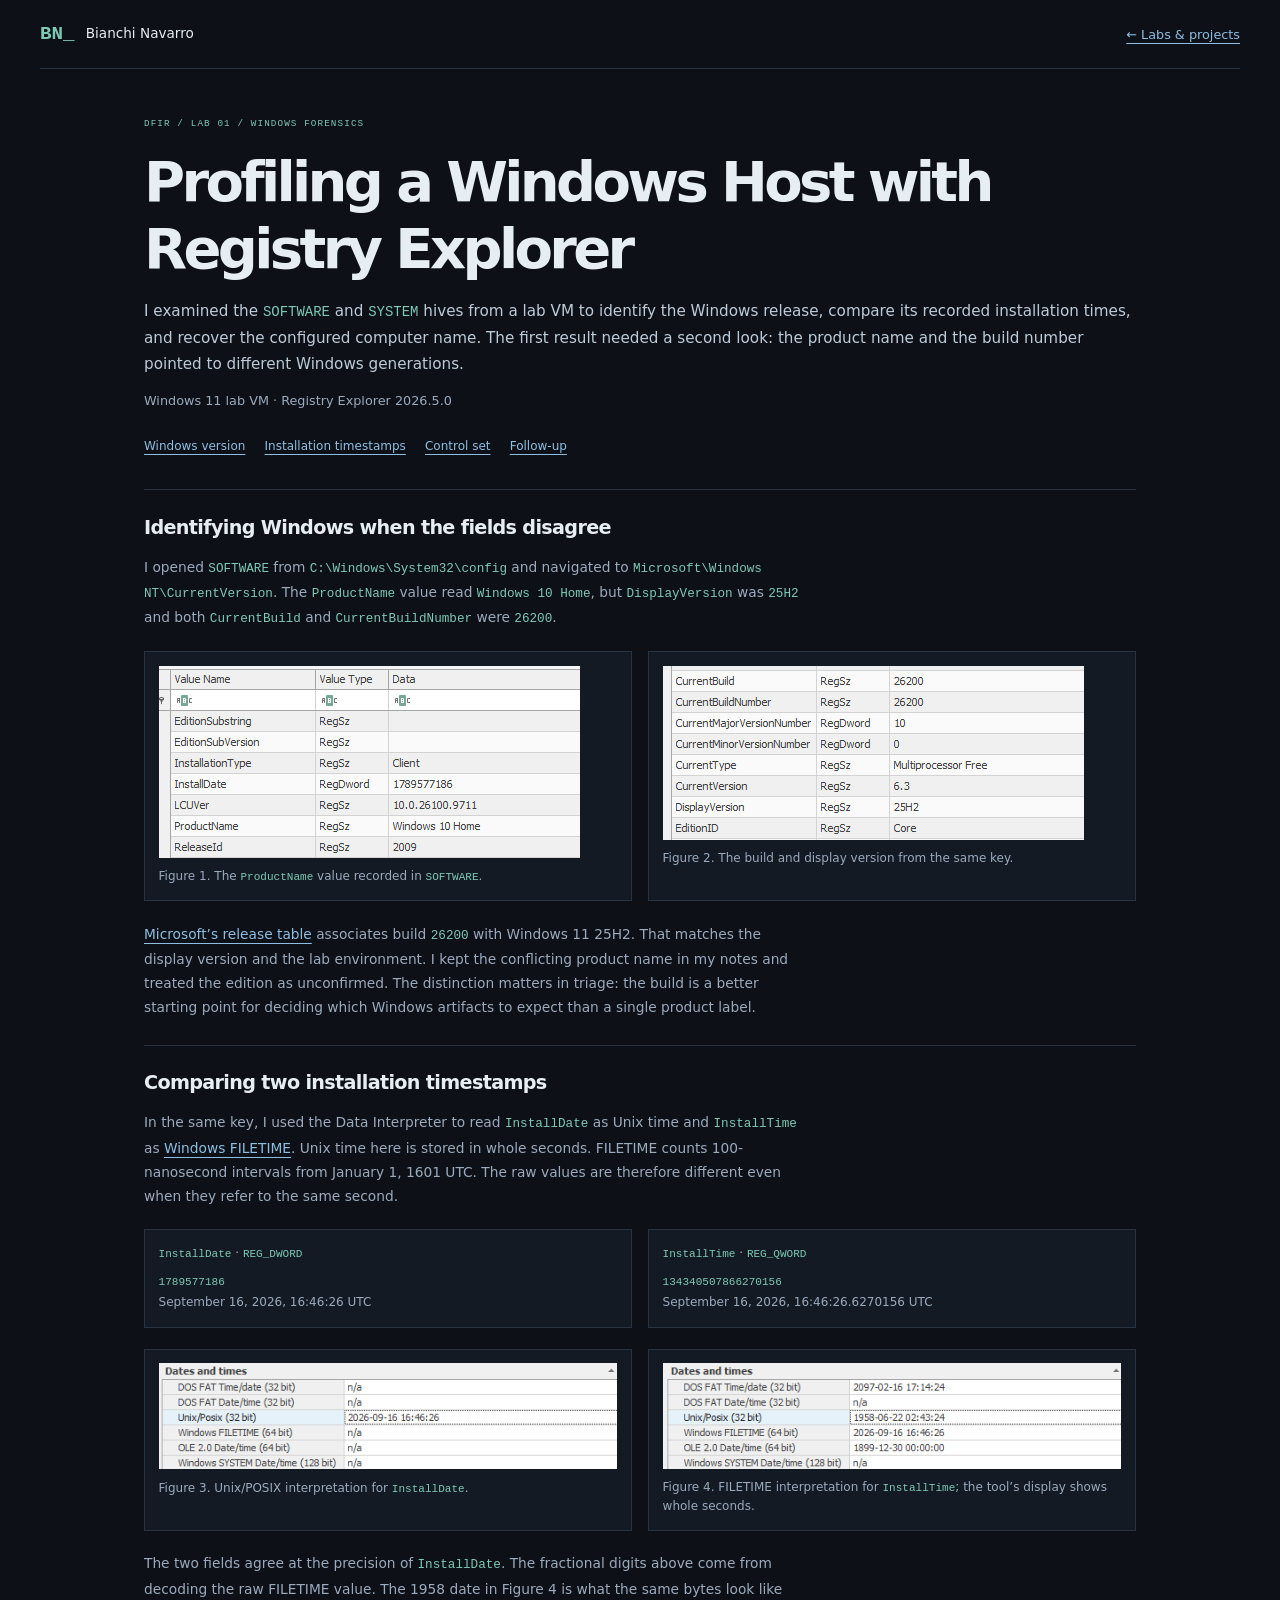
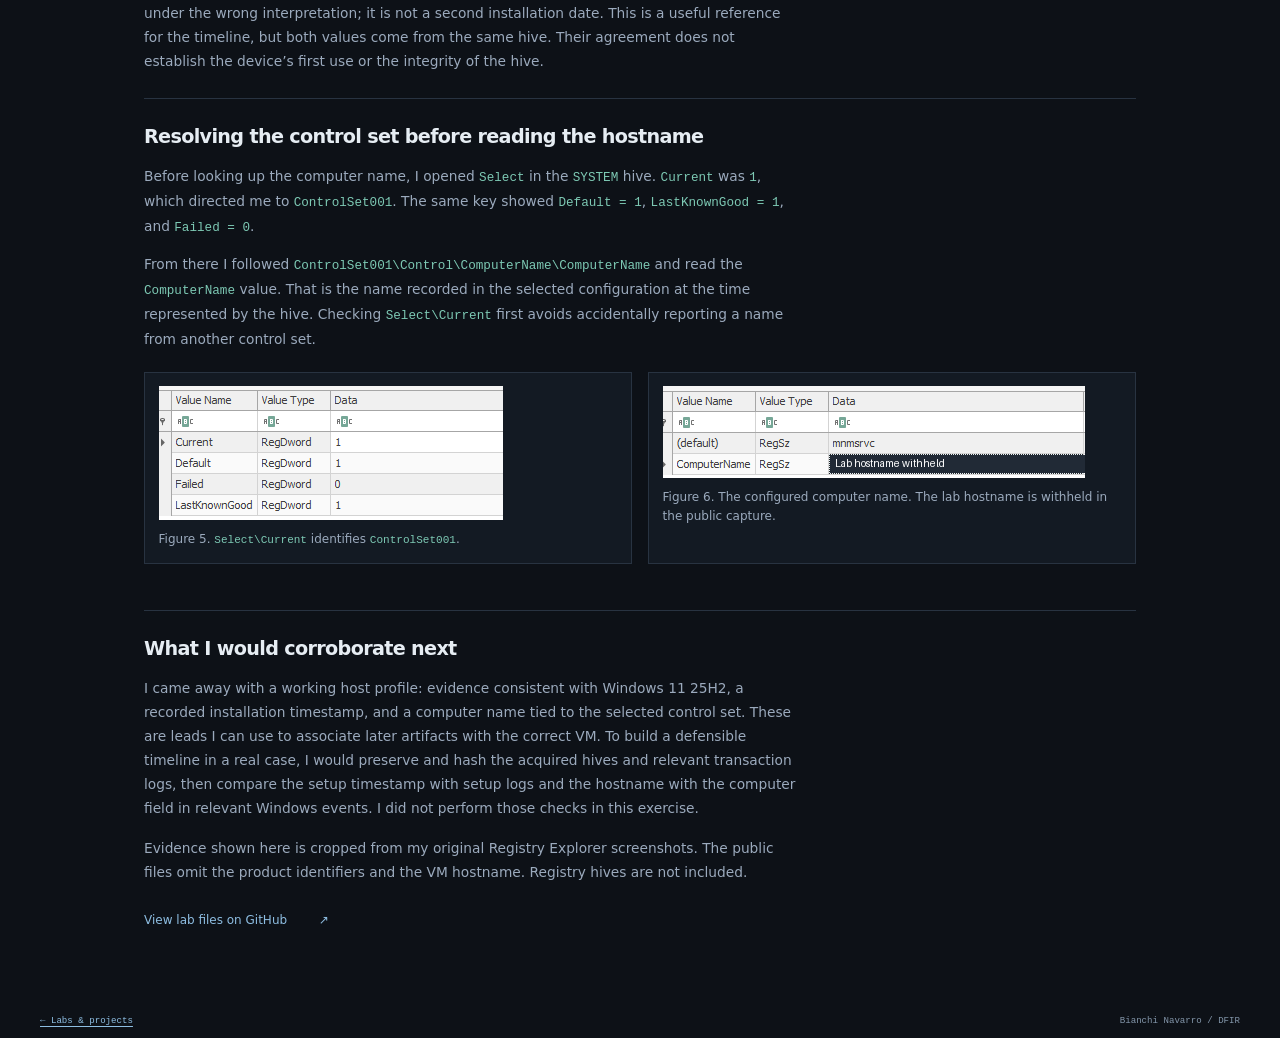
==== labs/windows-registry-profiling/index.html @ 04cee47e "Publish Windows registry profiling lab and align OSINT badge" ====
<!doctype html>
<html lang="en">
<head>
  <meta charset="utf-8">
  <meta name="viewport" content="width=device-width, initial-scale=1">
  <meta name="description" content="A Windows forensics lab using the SOFTWARE and SYSTEM registry hives to identify a host, compare installation timestamps, and resolve its selected control set.">
  <title>Profiling a Windows Host with Registry Explorer | Bianchi Navarro</title>
  <link rel="stylesheet" href="../../assets/styles.css">
</head>
<body>
  <a class="skip" href="#main">Skip to content</a>
  <header class="wrap header"><a class="brand" href="../../index.html"><span class="brand-mark" aria-hidden="true">BN_</span> Bianchi Navarro</a><nav aria-label="Lab navigation"><a href="../../index.html#projects">← Labs &amp; projects</a></nav></header>
  <main class="wrap lab-page" id="main" tabindex="-1">
    <header class="case-header lab-header">
      <p class="eyebrow">DFIR / LAB 01 / WINDOWS FORENSICS</p>
      <h1>Profiling a Windows Host with Registry Explorer</h1>
      <p class="intro">I examined the <code>SOFTWARE</code> and <code>SYSTEM</code> hives from a lab VM to identify the Windows release, compare its recorded installation times, and recover the configured computer name. The first result needed a second look: the product name and the build number pointed to different Windows generations.</p>
      <p class="muted">Windows 11 lab VM · Registry Explorer 2026.5.0</p>
      <nav class="case-outline" aria-label="Report contents"><a href="#version">Windows version</a><a href="#timestamps">Installation timestamps</a><a href="#control-set">Control set</a><a href="#follow-up">Follow-up</a></nav>
    </header>
    <div class="case-body lab-body">
      <section id="version" aria-labelledby="version-title">
        <h2 id="version-title">Identifying Windows when the fields disagree</h2>
        <p>I opened <code>SOFTWARE</code> from <code>C:\Windows\System32\config</code> and navigated to <code>Microsoft\Windows NT\CurrentVersion</code>. The <code>ProductName</code> value read <code>Windows 10 Home</code>, but <code>DisplayVersion</code> was <code>25H2</code> and both <code>CurrentBuild</code> and <code>CurrentBuildNumber</code> were <code>26200</code>.</p>
        <div class="lab-figures">
          <figure><img src="evidence/product-name.webp" width="421" height="192" alt="Registry Explorer shows ProductName as Windows 10 Home in CurrentVersion."><figcaption>Figure 1. The <code>ProductName</code> value recorded in <code>SOFTWARE</code>.</figcaption></figure>
          <figure><img src="evidence/version-build.webp" width="421" height="174" alt="Registry Explorer shows build 26200 in CurrentBuild and CurrentBuildNumber and 25H2 in DisplayVersion."><figcaption>Figure 2. The build and display version from the same key.</figcaption></figure>
        </div>
        <p><a href="https://learn.microsoft.com/en-us/windows/release-health/windows11-release-information">Microsoft’s release table</a> associates build <code>26200</code> with Windows 11 25H2. That matches the display version and the lab environment. I kept the conflicting product name in my notes and treated the edition as unconfirmed. The distinction matters in triage: the build is a better starting point for deciding which Windows artifacts to expect than a single product label.</p>
      </section>
      <section id="timestamps" aria-labelledby="time-title">
        <h2 id="time-title">Comparing two installation timestamps</h2>
        <p>In the same key, I used the Data Interpreter to read <code>InstallDate</code> as Unix time and <code>InstallTime</code> as <a href="https://learn.microsoft.com/en-us/windows/win32/sysinfo/file-times">Windows FILETIME</a>. Unix time here is stored in whole seconds. FILETIME counts 100-nanosecond intervals from January 1, 1601 UTC. The raw values are therefore different even when they refer to the same second.</p>
        <dl class="lab-readings">
          <div><dt><code>InstallDate</code> · <code>REG_DWORD</code></dt><dd><code>1789577186</code><br><time datetime="2026-09-16T16:46:26Z">September 16, 2026, 16:46:26 UTC</time></dd></div>
          <div><dt><code>InstallTime</code> · <code>REG_QWORD</code></dt><dd><code>134340507866270156</code><br><time datetime="2026-09-16T16:46:26.6270156Z">September 16, 2026, 16:46:26.6270156 UTC</time></dd></div>
        </dl>
        <div class="lab-figures">
          <figure><img src="evidence/install-date.webp" width="516" height="119" loading="lazy" alt="Data Interpreter displays September 16, 2026 at 16:46:26 in the Unix/POSIX row."><figcaption>Figure 3. Unix/POSIX interpretation for <code>InstallDate</code>.</figcaption></figure>
          <figure><img src="evidence/install-time.webp" width="517" height="119" loading="lazy" alt="Data Interpreter displays September 16, 2026 at 16:46:26 in the Windows FILETIME row."><figcaption>Figure 4. FILETIME interpretation for <code>InstallTime</code>; the tool’s display shows whole seconds.</figcaption></figure>
        </div>
        <p>The two fields agree at the precision of <code>InstallDate</code>. The fractional digits above come from decoding the raw FILETIME value. The 1958 date in Figure 4 is what the same bytes look like under the wrong interpretation; it is not a second installation date. This is a useful reference for the timeline, but both values come from the same hive. Their agreement does not establish the device’s first use or the integrity of the hive.</p>
      </section>
      <section id="control-set" aria-labelledby="control-title">
        <h2 id="control-title">Resolving the control set before reading the hostname</h2>
        <p>Before looking up the computer name, I opened <code>Select</code> in the <code>SYSTEM</code> hive. <code>Current</code> was <code>1</code>, which directed me to <code>ControlSet001</code>. The same key showed <code>Default = 1</code>, <code>LastKnownGood = 1</code>, and <code>Failed = 0</code>.</p>
        <p>From there I followed <code>ControlSet001\Control\ComputerName\ComputerName</code> and read the <code>ComputerName</code> value. That is the name recorded in the selected configuration at the time represented by the hive. Checking <code>Select\Current</code> first avoids accidentally reporting a name from another control set.</p>
        <div class="lab-figures">
          <figure><img src="evidence/control-set.webp" width="344" height="134" loading="lazy" alt="The Select key shows Current, Default, and LastKnownGood equal to 1 and Failed equal to 0."><figcaption>Figure 5. <code>Select\Current</code> identifies <code>ControlSet001</code>.</figcaption></figure>
          <figure><img src="evidence/computer-name.webp" width="422" height="92" loading="lazy" alt="The ComputerName value in the selected control set, with the lab hostname redacted."><figcaption>Figure 6. The configured computer name. The lab hostname is withheld in the public capture.</figcaption></figure>
        </div>
      </section>
      <section id="follow-up" aria-labelledby="follow-title">
        <h2 id="follow-title">What I would corroborate next</h2>
        <p>I came away with a working host profile: evidence consistent with Windows 11 25H2, a recorded installation timestamp, and a computer name tied to the selected control set. These are leads I can use to associate later artifacts with the correct VM. To build a defensible timeline in a real case, I would preserve and hash the acquired hives and relevant transaction logs, then compare the setup timestamp with setup logs and the hostname with the computer field in relevant Windows events. I did not perform those checks in this exercise.</p>
        <p class="small-note">Evidence shown here is cropped from my original Registry Explorer screenshots. The public files omit the product identifiers and the VM hostname. Registry hives are not included.</p>
        <a class="profile-link" href="https://github.com/bianchi-navarro/bianchi-navarro.github.io/tree/main/labs/windows-registry-profiling">View lab files on GitHub <span aria-hidden="true">↗</span></a>
      </section>
    </div>
  </main>
  <footer class="wrap footer"><a href="../../index.html#projects">← Labs &amp; projects</a><span>Bianchi Navarro / DFIR</span></footer>
</body>
</html>
---- assets/styles.css ----
@charset "UTF-8";
:root{color-scheme:dark;--paper:#0d1117;--surface:#131a23;--raised:#18212c;--ink:#e6edf3;--muted:#9baabd;--line:#283341;--accent:#7dc9b4;--blue:#8ebee2;--amber:#d4b275;--mono:ui-monospace,SFMono-Regular,Consolas,monospace}
*{box-sizing:border-box}html{scroll-padding-top:1.5rem}body{margin:0;background:var(--paper);color:var(--ink);font:15px/1.75 system-ui,-apple-system,"Segoe UI",sans-serif;overflow-wrap:anywhere}a{color:var(--blue);text-underline-offset:.3em}a:hover{color:var(--accent)}a:focus-visible,summary:focus-visible{outline:2px solid var(--accent);outline-offset:5px}h1,h2,h3,p{margin:0}h1,h2,h3{line-height:1.2}h1{font-size:clamp(3.2rem,7vw,6rem);letter-spacing:-.065em;font-weight:600}h2{font-size:1.65rem;letter-spacing:-.035em;font-weight:550}h3{font-size:1rem;font-weight:550}p+p{margin-top:.75rem}.wrap{width:min(1240px,calc(100% - 5rem));margin-inline:auto}.review-bar{background:#161e28;color:#a5b6c8;border-bottom:1px solid var(--line);padding:.45rem 1.5rem;text-align:center;font:.57rem/1.6 var(--mono);letter-spacing:.08em}.review-bar>span{margin-left:1rem;color:#9aa9b9;letter-spacing:0}.site-shell{display:grid;grid-template-columns:210px minmax(0,1fr);gap:5rem;padding-top:3rem}.identity-column{position:sticky;top:2rem;align-self:start;min-width:0}.identity-home{display:flex;flex-direction:column;align-items:start;text-decoration:none;color:var(--ink)}.identity-symbol{display:block;font:500 2.7rem/1.2 var(--mono);letter-spacing:-.1em;padding:1.25rem;border:1px solid #3a4b5b;background:linear-gradient(135deg,#1c2935,#111922);position:relative;margin-bottom:1.4rem}.identity-symbol:before,.identity-symbol:after{content:"";position:absolute;width:9px;height:9px;border-color:var(--accent);border-style:solid}.identity-symbol:before{top:-1px;left:-1px;border-width:1px 0 0 1px}.identity-symbol:after{bottom:-1px;right:-1px;border-width:0 1px 1px 0}.identity-symbol>span{color:var(--accent)}.identity-name{font-size:.9rem;font-weight:600}.identity-role{font:.59rem/1.6 var(--mono);letter-spacing:.13em;color:var(--accent);margin-top:.45rem}.section-index{display:flex;flex-direction:column;margin-top:2.2rem;padding-top:1.2rem;border-top:1px solid var(--line);gap:.2rem}.section-index a{display:flex;gap:1rem;padding:.55rem .4rem;font-size:.78rem;text-decoration:none;color:var(--muted);border-left:2px solid transparent}.section-index a>span{font:.59rem/1.9 var(--mono);color:#70869c}.section-index a:hover{color:var(--ink);border-left-color:var(--accent);background:#17212d}.identity-note{border-top:1px solid var(--line);margin-top:1.4rem;padding-top:1.5rem}.identity-note>span{font:.53rem var(--mono);letter-spacing:.09em;color:#8196ad}.identity-note p{font-size:.75rem;color:var(--muted);margin:.5rem 0 1.3rem}.main-column{min-width:0}.profile{padding:1rem 0 2.8rem;border-bottom:1px solid var(--line);position:relative}.profile-topline{display:flex;justify-content:space-between;gap:1rem;flex-wrap:wrap;margin-bottom:2.3rem}.eyebrow,.section-number{font:.58rem/1.6 var(--mono);letter-spacing:.12em;color:var(--accent)}.profile-topline>span{font:.52rem/1.6 var(--mono);letter-spacing:.1em;color:#8496a9}.profile h1 span{color:var(--accent)}.role{font-size:1.1rem;margin-top:1.3rem;color:#d3e0ec}.role>span{color:#667d92;margin-inline:.5rem}.summary{font-size:.95rem;max-width:43rem;color:#b8c6d5;margin-top:1.5rem}.summary.secondary{font-size:.87rem;color:var(--muted);margin-top:.8rem}.profile-facts{display:grid;grid-template-columns:1fr 1fr;gap:1.8rem;border-top:1px solid var(--line);padding-top:1.3rem;margin:1.8rem 0 0}.profile-facts dt{font:.54rem/1.6 var(--mono);color:#8398ad;letter-spacing:.08em}.profile-facts dd{font-size:.75rem;color:#becbda;margin:.5rem 0 0}.profile-link{display:inline-flex;gap:2rem;margin-top:1.6rem;font-size:.75rem;text-decoration:none}.section{padding-block:2.6rem;border-bottom:1px solid var(--line)}.section-heading{margin-bottom:1.6rem}.section-number{margin-bottom:.7rem}.experience-entry{position:relative;padding-left:1.2rem;border-left:1px solid #486071}.experience-entry:before{position:absolute;content:"";width:5px;height:5px;top:.4rem;left:-3px;background:var(--accent)}.experience-entry+.experience-entry{margin-top:1.8rem}.entry-title{display:flex;justify-content:space-between;align-items:baseline;gap:.5rem 1rem;flex-wrap:wrap}.entry-title h3{color:#d5e7f5}.entry-title>span{font:.64rem/1.6 var(--mono);color:var(--muted)}.entry-context{color:#8fa3b7;font-size:.74rem;margin-top:.4rem}.experience-entry ul{padding-left:1rem;margin:.8rem 0 0;font-size:.84rem;color:#afbed0}.experience-entry li{padding-left:.2rem;margin-top:.5rem}.tool-list{margin:0}.tool-list>div{display:grid;grid-template-columns:12rem minmax(0,1fr);gap:1.2rem;padding:.95rem 0;border-bottom:1px solid #202e3c;font-size:.8rem}.tool-list>div:first-child{padding-top:0}.tool-list dt{color:#bed2e3}.tool-list dd{margin:0;color:var(--muted)}.small-note{color:var(--muted);font-size:.7rem;margin-top:1rem}.lab-categories{padding:0;list-style:none;display:flex;flex-wrap:wrap;gap:.5rem;margin:0 0 1rem}.lab-categories li{font:.63rem/1.6 var(--mono);border:1px solid #3b5264;padding:.45rem .7rem;color:#b6d2e6}.lab-categories li>span,.lab-categories li>a>span{color:var(--accent);margin-right:.5rem}.pending-work{border:1px dashed #435565;background:linear-gradient(120deg,#172330,#121a23);padding:1.5rem}.status-label{display:inline-block;font:.54rem/1.6 var(--mono);letter-spacing:.1em;color:var(--amber);margin-bottom:.7rem}.pending-work h3{font-size:.95rem}.pending-work p{font-size:.79rem;color:var(--muted);margin-top:.65rem;max-width:36rem}.review-details{font-size:.76rem;margin-top:1rem}.review-details summary{cursor:pointer;color:var(--blue);padding:.35rem 0}.review-details p{color:var(--muted);margin-top:.65rem}.review-details a{display:inline-block;margin-top:.5rem}.writing-note{margin-top:1.6rem}.writing-note h3{font-size:.85rem}.writing-note p{font-size:.79rem;color:var(--muted);margin-top:.45rem}.credential-category+.credential-category{margin-top:2rem;padding-top:1.8rem;border-top:1px solid var(--line)}.category-heading{display:flex;align-items:start;gap:.9rem;margin-bottom:1.2rem}.category-heading>span{font:.58rem/1.6 var(--mono);color:var(--accent);border:1px solid #3a554f;padding:.3rem .4rem}.category-heading h3{font-size:1.05rem;color:#d3e6f1}.category-heading p{font-size:.73rem;color:var(--muted);margin-top:.35rem}.vendor-grid{display:grid;grid-template-columns:repeat(2,minmax(0,1fr));gap:.7rem;align-items:start}.vendor-group{background:var(--surface);border:1px solid #2b3b4b;min-width:0}.vendor-group>summary{display:flex;align-items:center;gap:.8rem;padding:1rem;cursor:pointer;position:relative;list-style:none}.vendor-group>summary::-webkit-details-marker{display:none}.vendor-group>summary:after{content:"+";margin-left:auto;font:1rem var(--mono);color:var(--accent)}.vendor-group[open]>summary:after{content:"−"}.vendor-mark{width:2rem;height:2rem;display:grid;place-items:center;flex-shrink:0;font:.58rem var(--mono);background:#203043;color:#b2cee3;border:1px solid #3a4b5e}.vendor-group>summary>span:nth-child(2){font-size:.8rem;font-weight:500;min-width:0}.vendor-group summary small{display:block;font:.52rem/1.6 var(--mono);font-weight:400;color:var(--muted);margin-top:.2rem}.credential-records{padding:0;list-style:none;margin:0}.credential-records>li{padding:.85rem 0;display:flex;justify-content:space-between;align-items:start;gap:1rem;border-bottom:1px solid var(--line)}.credential-records>li:last-child{border-bottom:0}.credential-records>li>div{min-width:0}.credential-records span{font-size:.8rem;color:#d2dce8}.credential-records small{display:block;margin-top:.35rem;font-size:.66rem;line-height:1.65;color:var(--muted)}.credential-records a{flex-shrink:0;font-size:.66rem}.credential-records a span{font-size:.7rem;color:var(--blue)}.vendor-group .credential-records{margin-inline:1rem;border-top:1px solid var(--line)}.vendor-group .credential-records>li{display:block}.vendor-group .credential-records a{display:inline-block;margin-top:.5rem}.empty-note{font:.68rem/1.6 var(--mono);color:#899cae;padding:.75rem 1rem;border-left:1px solid #44576a}.course-records{padding:0 1rem;background:#111923;border:1px solid var(--line)}.education-entry+.education-entry{border-top:1px solid var(--line);margin-top:1.3rem;padding-top:1.3rem}.education-entry h3{color:#d2e3ed}.education-entry p{font-size:.8rem;color:var(--muted);margin-top:.4rem}.subtle{color:var(--accent)}.contact-section p:not(.section-number){font-size:.85rem;color:#b9cbdc}.contact-phone{display:inline-flex;align-items:center;gap:.8rem;text-decoration:none;padding:.8rem 1rem;margin-top:1rem;border:1px solid #3a5367;background:#182634;font-size:.9rem}.contact-phone>span:first-child{font:.58rem var(--mono);color:var(--muted)}.footer{padding-block:1.5rem;display:flex;justify-content:space-between;gap:.5rem 1rem;flex-wrap:wrap;font:.57rem/1.6 var(--mono);color:#8396aa}.skip{position:fixed;z-index:10;top:.5rem;left:.5rem;padding:.8rem;background:var(--accent);color:#10221d;transform:translateY(-200%)}.skip:focus{transform:none}
/* Shared visual system for individual lab reports. */
.draft{background:#18222e;color:var(--muted);padding:.6rem 1rem;text-align:center;font:.6rem/1.6 var(--mono)}.draft>span{margin-left:.7rem}.header{display:flex;justify-content:space-between;align-items:center;gap:1rem;padding-block:1.3rem;border-bottom:1px solid var(--line);flex-wrap:wrap}.brand{display:flex;align-items:center;gap:.7rem;text-decoration:none;font-size:.85rem;color:var(--ink)}.brand-mark{font:600 1.2rem var(--mono);color:var(--accent)}.header nav a{font-size:.8rem}.case-header{padding-block:3rem 2rem;max-width:50rem}.case-header h1{font-size:clamp(2.3rem,5vw,3.5rem);margin-top:1rem}.intro{font-size:.95rem;margin-top:1rem;color:#bdcbd9}.muted{color:var(--muted)}.case-header .muted{font-size:.8rem;margin-top:.75rem}.case-outline{display:flex;flex-wrap:wrap;gap:.5rem 1.2rem;margin-top:1.5rem;font-size:.75rem}.case-body{max-width:50rem;padding-bottom:2rem}.case-body section{padding-block:1.6rem;border-top:1px solid var(--line)}.case-body h2{font-size:1.2rem;margin-bottom:1rem}.case-body p,.case-body li{font-size:.86rem;color:var(--muted)}.case-body ol,.case-body ul{padding-left:1.5rem}.case-body li{margin-top:.5rem}.evidence-slot{background:var(--surface);border:1px dashed #476073;padding:1.3rem;margin:1rem 0}.evidence-slot figcaption{font-size:.73rem;color:#a1b6c9;margin-top:.7rem}.case-body details{background:var(--raised);padding:1rem;margin-top:1rem}.case-body summary{font-size:.8rem;cursor:pointer}.case-body details p{margin-top:.6rem}
@media(max-width:1050px){.site-shell{grid-template-columns:175px minmax(0,1fr);gap:2.5rem}.vendor-grid{grid-template-columns:1fr}.tool-list>div{grid-template-columns:1fr;gap:.35rem}}
@media(max-width:720px){.wrap{width:calc(100% - 2.5rem)}.site-shell{display:block;padding-top:1.5rem}.identity-column{position:static}.identity-home{display:grid;grid-template-columns:auto 1fr;column-gap:.8rem;align-items:center}.identity-symbol{grid-row:1/3;font-size:1.3rem;padding:.6rem;margin:0}.identity-name{font-size:.82rem}.identity-role{margin-top:0;font-size:.52rem}.identity-note{display:none}.section-index{flex-direction:row;flex-wrap:wrap;gap:.25rem .85rem;margin-top:1rem;padding:1rem 0;border-block:1px solid var(--line)}.section-index a{font-size:.68rem;padding:.25rem 0;border:0}.section-index a>span{display:none}.profile{padding-top:2rem}.profile-topline{margin-bottom:1.5rem;gap:.5rem}.profile-topline>span{font-size:.48rem}h1{font-size:clamp(3rem,14vw,4.5rem)}.summary{font-size:.88rem}.role{font-size:.95rem}.profile-facts{grid-template-columns:1fr;gap:1rem}.section{padding-block:2rem}h2{font-size:1.4rem}.entry-title{display:block}.entry-title>span{display:block;margin-top:.4rem}.credential-records>li{flex-direction:column;gap:.5rem}.category-heading{gap:.65rem}.category-heading h3{font-size:.96rem}.review-bar>span{display:block;margin:0;font-size:.52rem}.contact-phone{gap:.4rem .8rem;max-width:100%;flex-wrap:wrap}.draft>span{display:block;margin:0}}
@media(prefers-reduced-motion:reduce){*{scroll-behavior:auto!important}}

.practice-profiles{margin-top:1.6rem}.practice-profiles h3{font-size:.85rem}.practice-profile{display:flex;flex-wrap:wrap;gap:.4rem 1rem;justify-content:space-between;border-top:1px solid var(--line);padding-block:.8rem;margin-top:.6rem}.practice-platform{font:.75rem/1.7 var(--mono);color:var(--accent)}.practice-profile .small-note{margin-top:0}.contact-profile{font-size:.8rem;margin-top:1rem}

.lab-categories a{color:inherit;text-decoration:none}.lab-categories a:hover{text-decoration:underline}.osint-labs{padding:1.2rem 0 1.2rem 1rem;margin-top:1.2rem;border-left:2px solid var(--accent);scroll-margin-top:1.5rem}.osint-labs h3{font-size:.95rem}.osint-labs p{font-size:.79rem;color:var(--muted);margin-top:.55rem;max-width:36rem}


.lab-listing{padding:1.3rem 1.5rem;border:1px solid var(--line);background:var(--surface)}
.lab-listing h3{margin:.5rem 0 .6rem;font-size:1.08rem}
.lab-listing p:last-child{font-size:.82rem;color:var(--muted);max-width:44rem}
.lab-page{max-width:62rem}
.lab-header,.lab-body{max-width:none}
.lab-body section>p{max-width:75ch}
.lab-page code{font-family:var(--mono);color:var(--accent);font-size:.92em;overflow-wrap:anywhere}
.lab-figures,.lab-readings{display:grid;grid-template-columns:repeat(2,minmax(0,1fr));gap:1rem;margin:1.3rem 0}
.lab-figures figure,.lab-readings>div{min-width:0;margin:0;padding:.85rem;border:1px solid var(--line);background:var(--surface)}
.lab-figures img{display:block;max-width:100%;height:auto}
.lab-figures figcaption,.lab-readings{font-size:.75rem;color:var(--muted)}
.lab-figures figcaption{margin-top:.6rem;line-height:1.55}
.lab-readings dd{margin:.4rem 0 0}
@media(max-width:700px){.lab-figures,.lab-readings{grid-template-columns:1fr}.lab-listing{padding:1rem}}
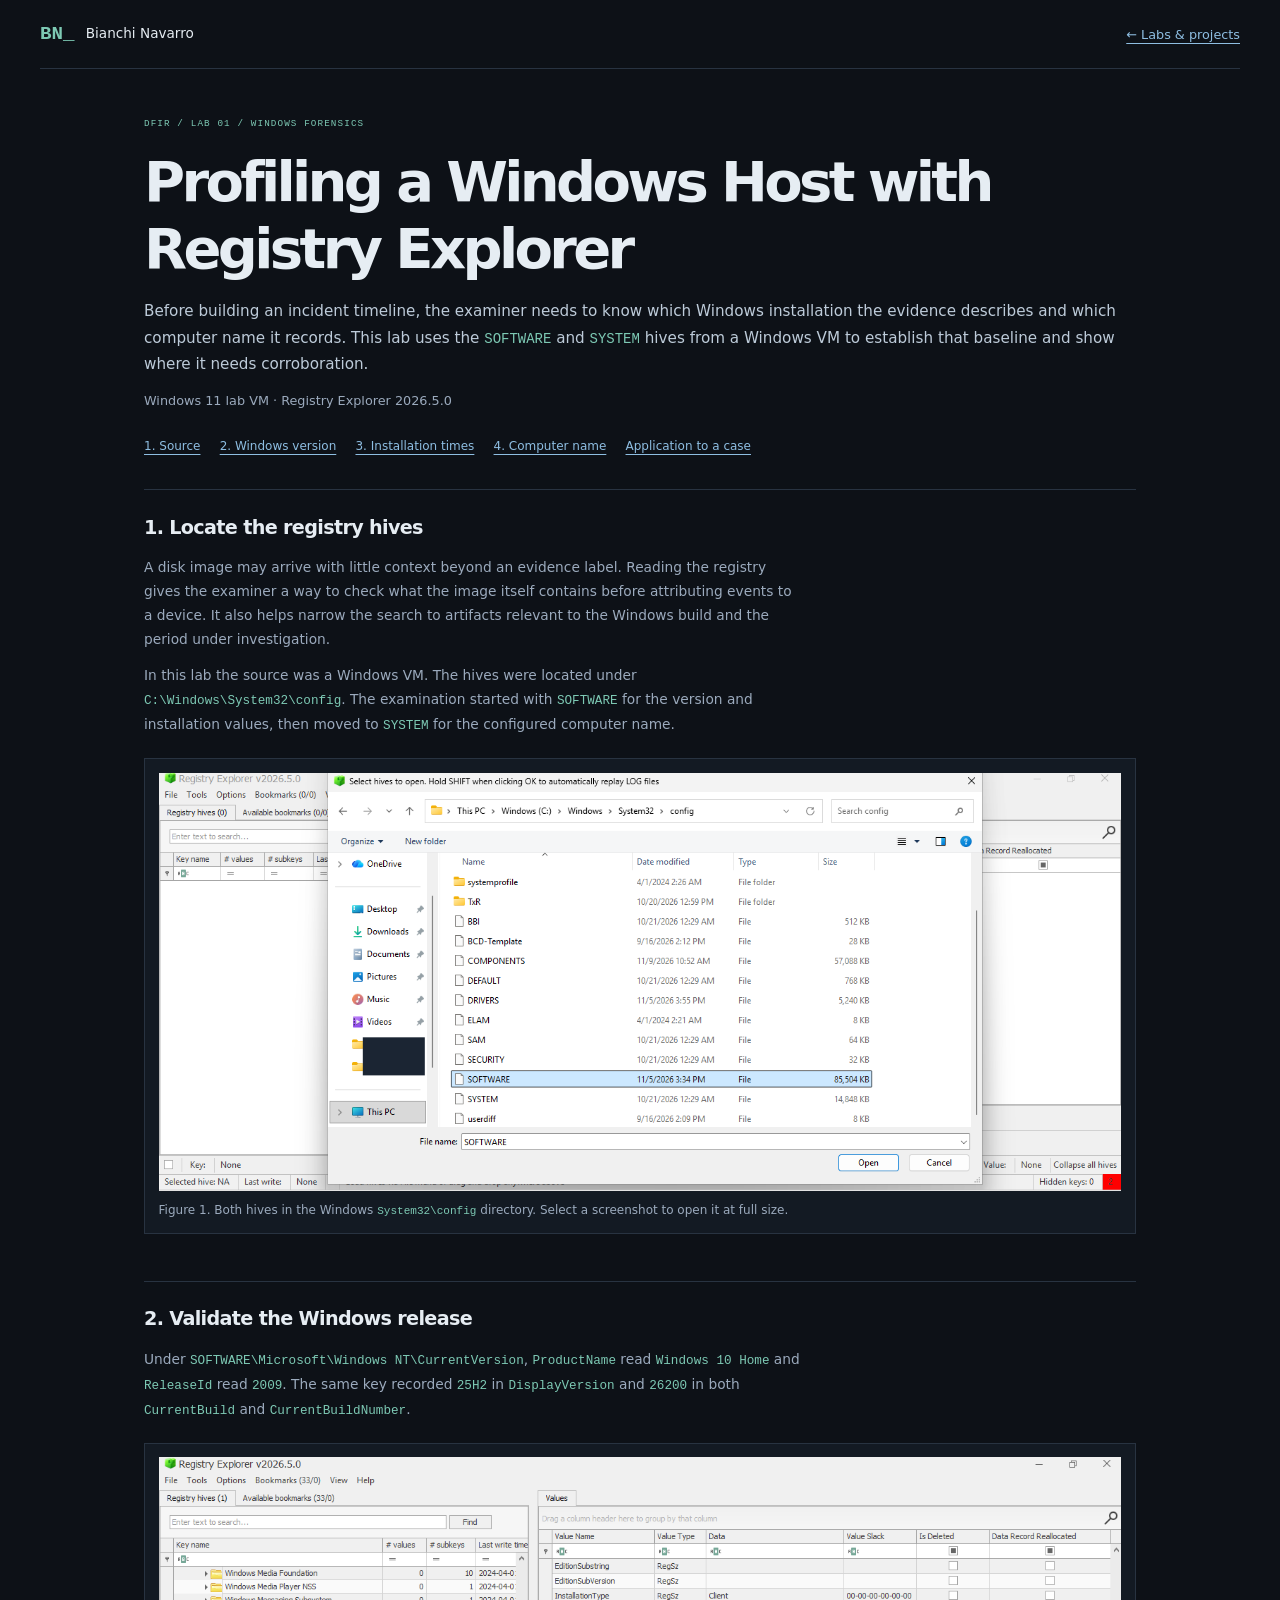
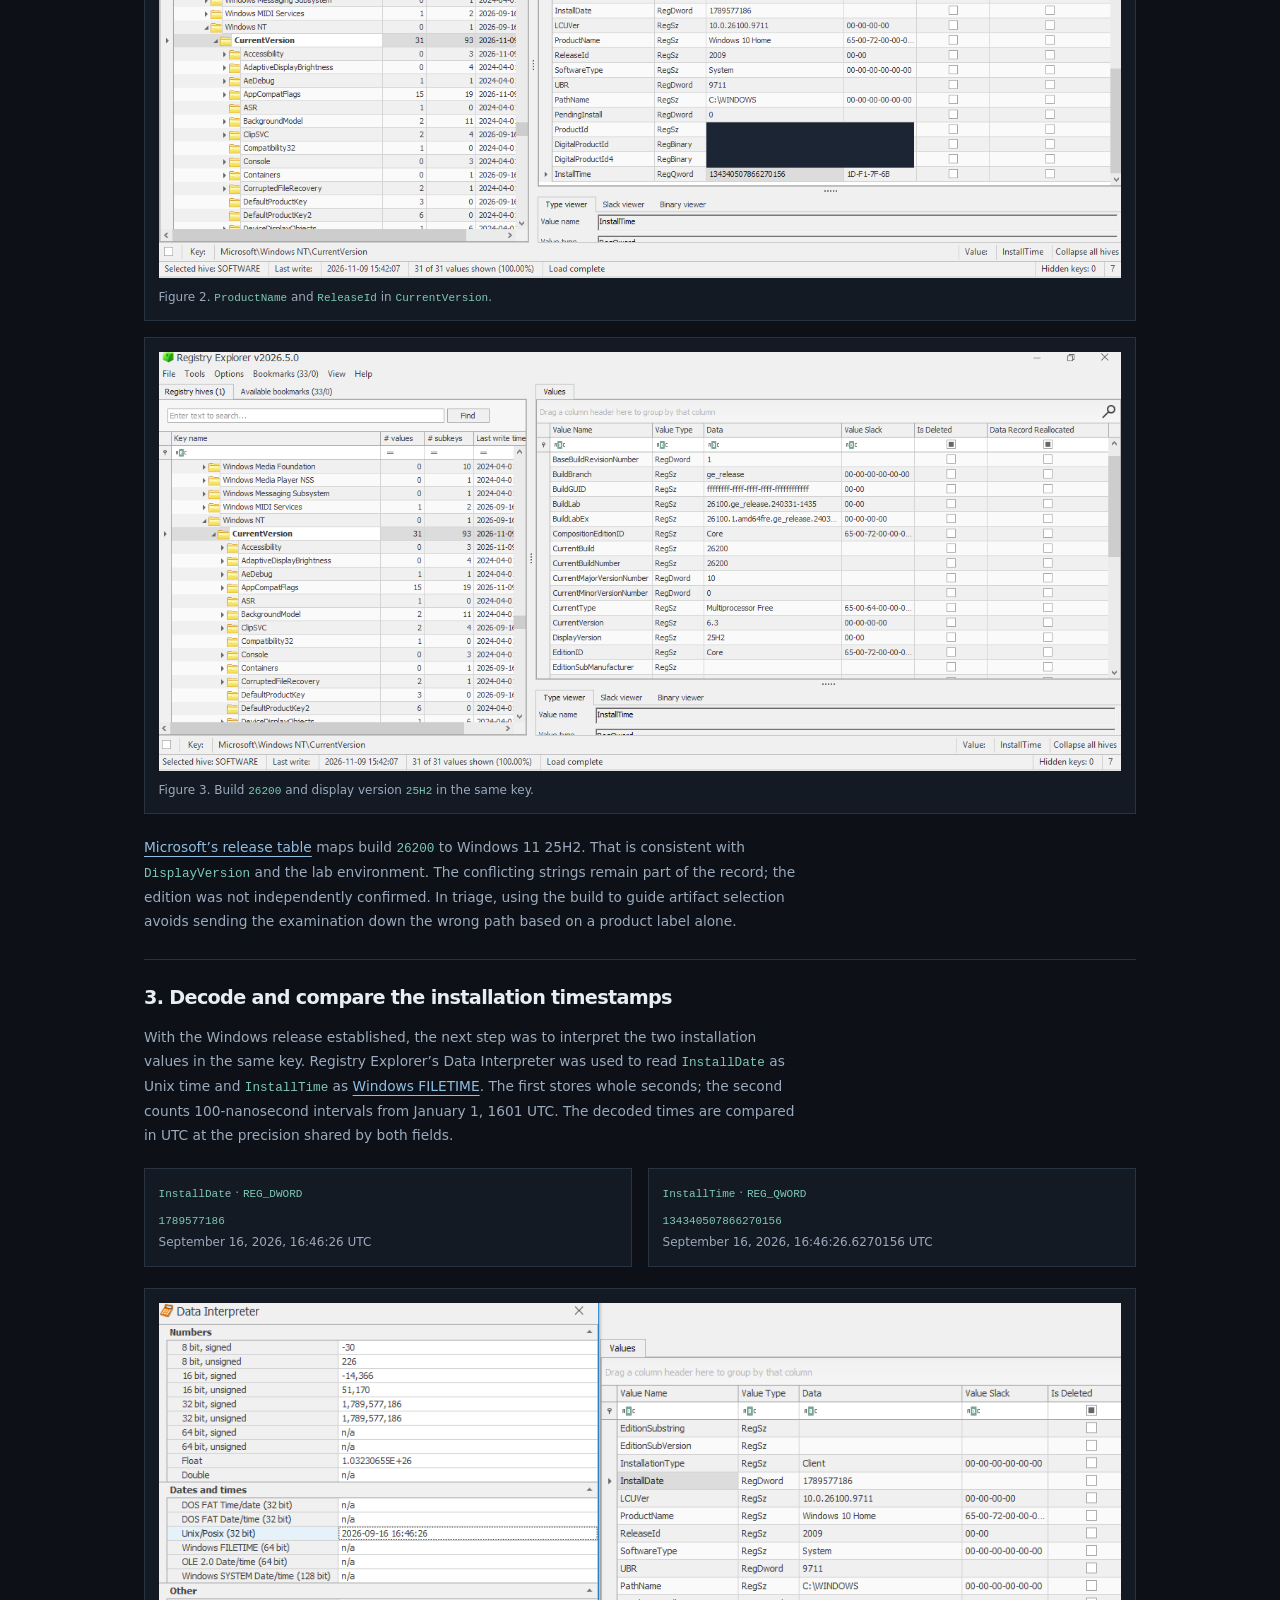
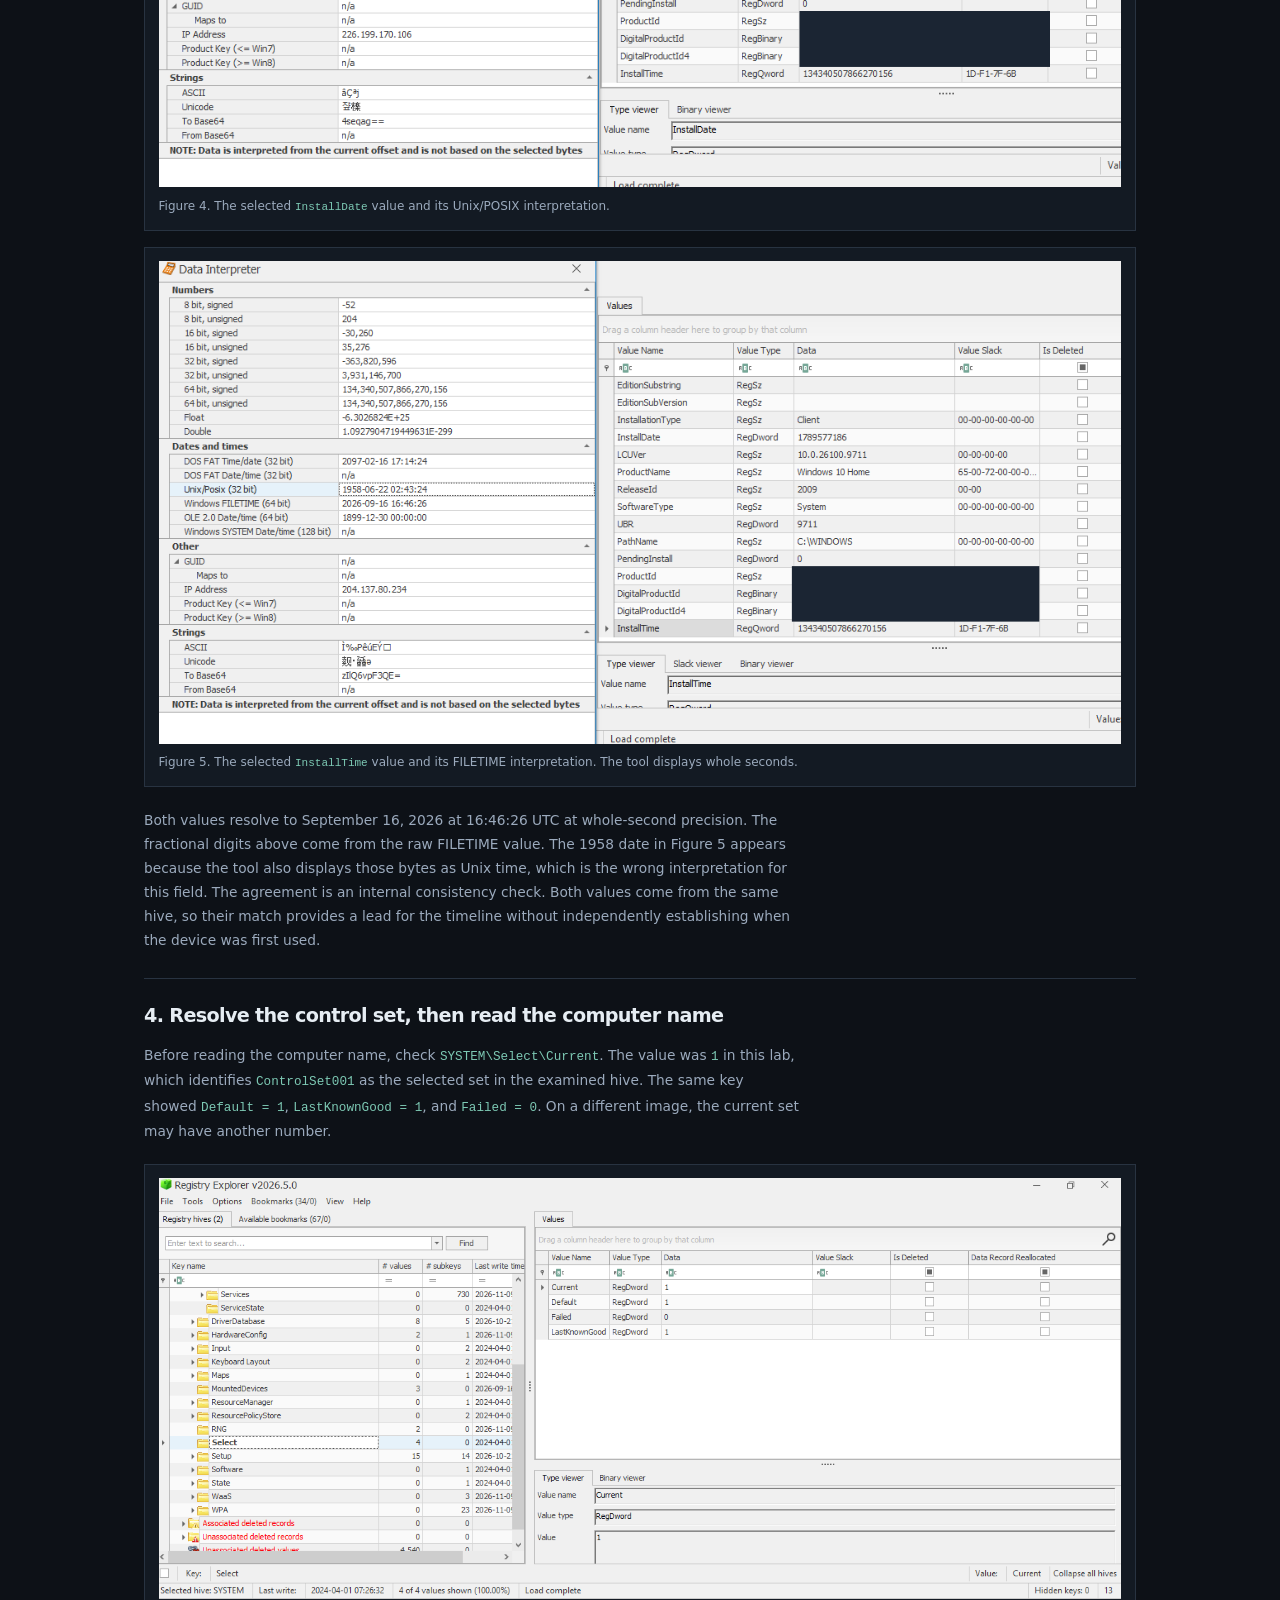
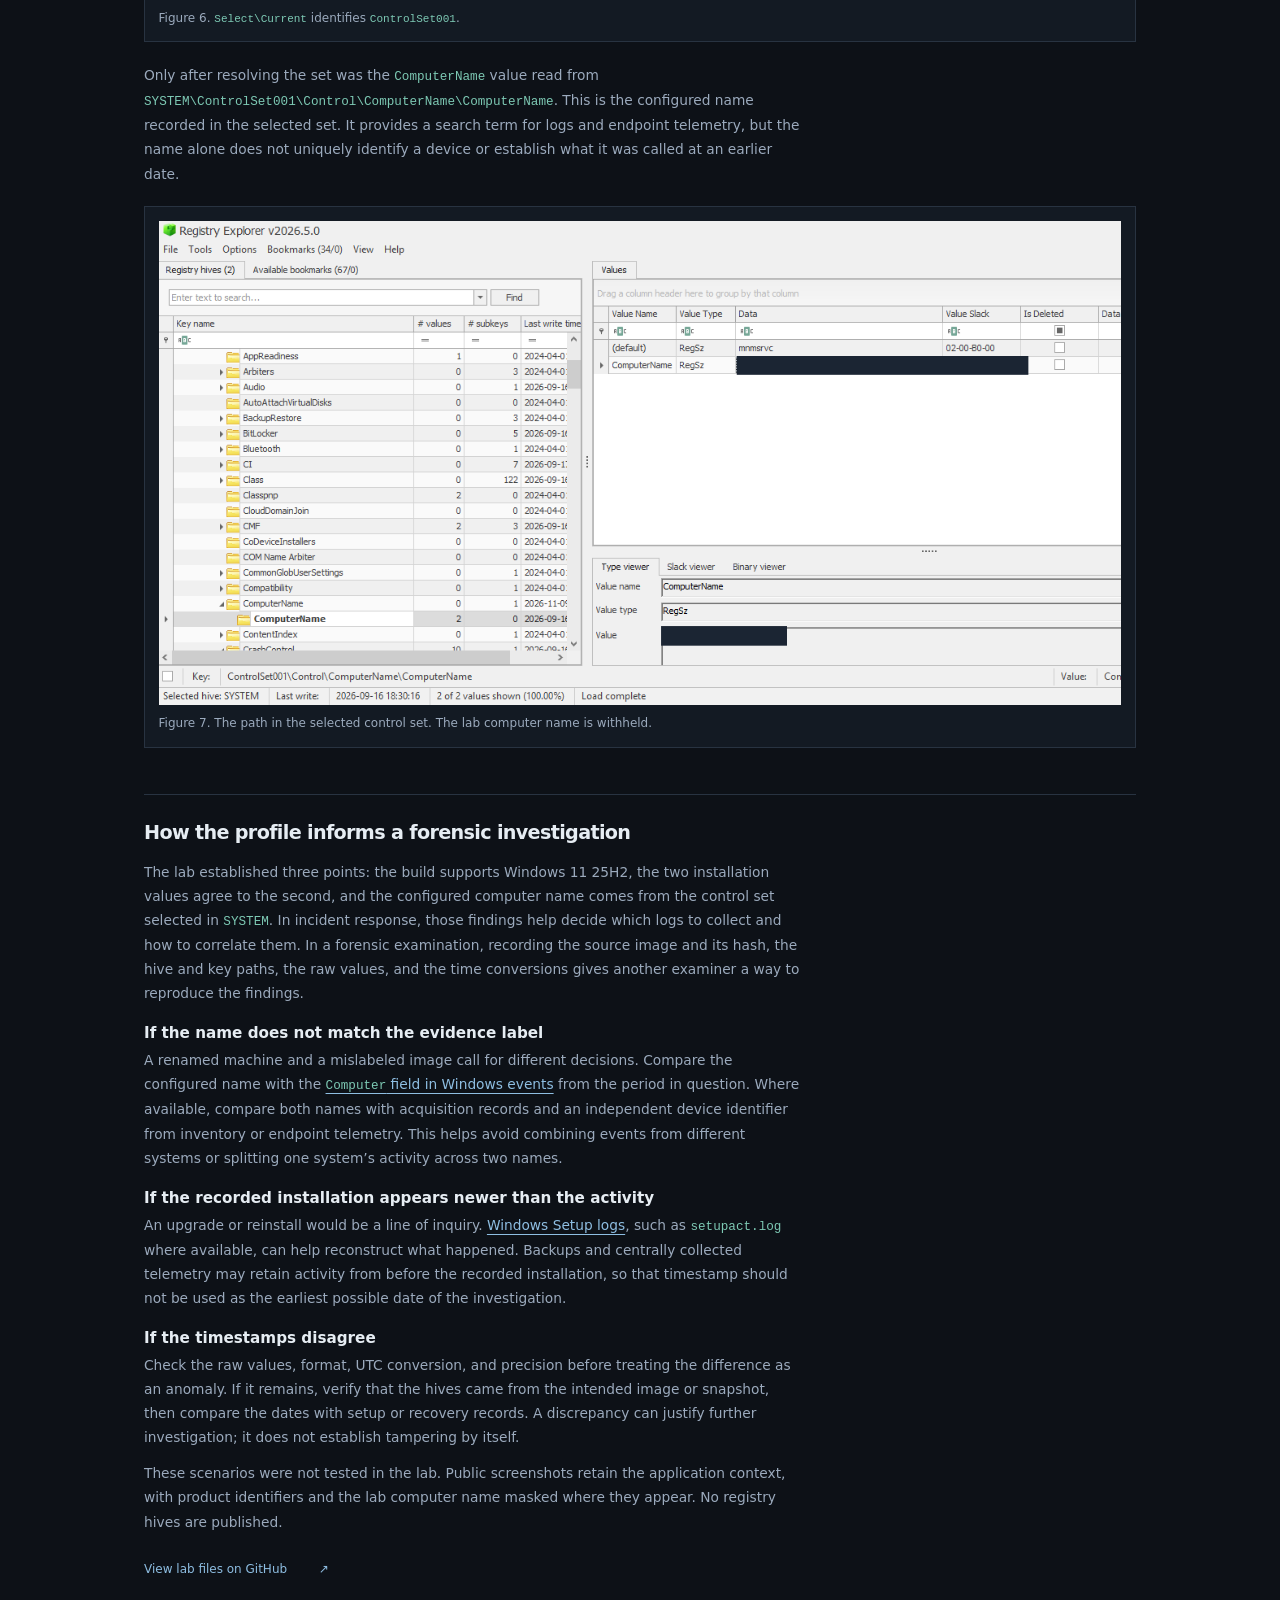
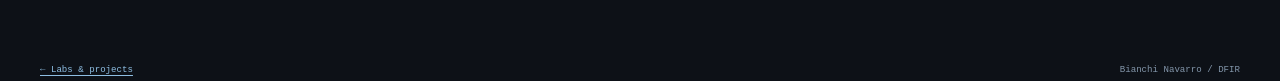
==== commit 5f1da77a: "Explain forensic value and restore context in Windows lab" ====
--- a/labs/windows-registry-profiling/index.html
+++ b/labs/windows-registry-profiling/index.html
@@ -3,7 +3,7 @@
 <head>
   <meta charset="utf-8">
   <meta name="viewport" content="width=device-width, initial-scale=1">
-  <meta name="description" content="A Windows forensics lab using the SOFTWARE and SYSTEM registry hives to identify a host, compare installation timestamps, and resolve its selected control set.">
+  <meta name="description" content="A Windows forensics lab on validating the OS build, installation timestamps, and configured computer name before building an incident timeline.">
   <title>Profiling a Windows Host with Registry Explorer | Bianchi Navarro</title>
   <link rel="stylesheet" href="../../assets/styles.css">
 </head>
@@ -14,46 +14,62 @@
     <header class="case-header lab-header">
       <p class="eyebrow">DFIR / LAB 01 / WINDOWS FORENSICS</p>
       <h1>Profiling a Windows Host with Registry Explorer</h1>
-      <p class="intro">I examined the <code>SOFTWARE</code> and <code>SYSTEM</code> hives from a lab VM to identify the Windows release, compare its recorded installation times, and recover the configured computer name. The first result needed a second look: the product name and the build number pointed to different Windows generations.</p>
+      <p class="intro">Before building an incident timeline, the examiner needs to know which Windows installation the evidence describes and which computer name it records. This lab uses the <code>SOFTWARE</code> and <code>SYSTEM</code> hives from a Windows VM to establish that baseline and show where it needs corroboration.</p>
       <p class="muted">Windows 11 lab VM · Registry Explorer 2026.5.0</p>
-      <nav class="case-outline" aria-label="Report contents"><a href="#version">Windows version</a><a href="#timestamps">Installation timestamps</a><a href="#control-set">Control set</a><a href="#follow-up">Follow-up</a></nav>
+      <nav class="case-outline" aria-label="Report contents"><a href="#source">1. Source</a><a href="#version">2. Windows version</a><a href="#timestamps">3. Installation times</a><a href="#control-set">4. Computer name</a><a href="#follow-up">Application to a case</a></nav>
     </header>
     <div class="case-body lab-body">
+      <section id="source" aria-labelledby="source-title">
+        <h2 id="source-title">1. Locate the registry hives</h2>
+        <p>A disk image may arrive with little context beyond an evidence label. Reading the registry gives the examiner a way to check what the image itself contains before attributing events to a device. It also helps narrow the search to artifacts relevant to the Windows build and the period under investigation.</p>
+        <p>In this lab the source was a Windows VM. The hives were located under <code>C:\Windows\System32\config</code>. The examination started with <code>SOFTWARE</code> for the version and installation values, then moved to <code>SYSTEM</code> for the configured computer name.</p>
+        <div class="lab-figures">
+          <figure><a href="evidence/hive-location.webp" aria-label="Open figure 1 at full size"><img src="evidence/hive-location.webp" width="1365" height="593" alt="Registry Explorer’s open dialog at Windows System32 config, with SOFTWARE selected and SYSTEM directly below it."></a><figcaption>Figure 1. Both hives in the Windows <code>System32\config</code> directory. Select a screenshot to open it at full size.</figcaption></figure>
+        </div>
+      </section>
       <section id="version" aria-labelledby="version-title">
-        <h2 id="version-title">Identifying Windows when the fields disagree</h2>
-        <p>I opened <code>SOFTWARE</code> from <code>C:\Windows\System32\config</code> and navigated to <code>Microsoft\Windows NT\CurrentVersion</code>. The <code>ProductName</code> value read <code>Windows 10 Home</code>, but <code>DisplayVersion</code> was <code>25H2</code> and both <code>CurrentBuild</code> and <code>CurrentBuildNumber</code> were <code>26200</code>.</p>
+        <h2 id="version-title">2. Validate the Windows release</h2>
+        <p>Under <code>SOFTWARE\Microsoft\Windows NT\CurrentVersion</code>, <code>ProductName</code> read <code>Windows 10 Home</code> and <code>ReleaseId</code> read <code>2009</code>. The same key recorded <code>25H2</code> in <code>DisplayVersion</code> and <code>26200</code> in both <code>CurrentBuild</code> and <code>CurrentBuildNumber</code>.</p>
         <div class="lab-figures">
-          <figure><img src="evidence/product-name.webp" width="421" height="192" alt="Registry Explorer shows ProductName as Windows 10 Home in CurrentVersion."><figcaption>Figure 1. The <code>ProductName</code> value recorded in <code>SOFTWARE</code>.</figcaption></figure>
-          <figure><img src="evidence/version-build.webp" width="421" height="174" alt="Registry Explorer shows build 26200 in CurrentBuild and CurrentBuildNumber and 25H2 in DisplayVersion."><figcaption>Figure 2. The build and display version from the same key.</figcaption></figure>
+          <figure><a href="evidence/product-name.webp" aria-label="Open figure 2 at full size"><img src="evidence/product-name.webp" width="1362" height="595" loading="lazy" alt="Registry Explorer with CurrentVersion selected in the SOFTWARE hive and ProductName and ReleaseId visible in the values panel."></a><figcaption>Figure 2. <code>ProductName</code> and <code>ReleaseId</code> in <code>CurrentVersion</code>.</figcaption></figure>
+          <figure><a href="evidence/version-build.webp" aria-label="Open figure 3 at full size"><img src="evidence/version-build.webp" width="1362" height="593" loading="lazy" alt="Registry Explorer shows CurrentBuild and CurrentBuildNumber at 26200 and DisplayVersion at 25H2, with the CurrentVersion path visible."></a><figcaption>Figure 3. Build <code>26200</code> and display version <code>25H2</code> in the same key.</figcaption></figure>
         </div>
-        <p><a href="https://learn.microsoft.com/en-us/windows/release-health/windows11-release-information">Microsoft’s release table</a> associates build <code>26200</code> with Windows 11 25H2. That matches the display version and the lab environment. I kept the conflicting product name in my notes and treated the edition as unconfirmed. The distinction matters in triage: the build is a better starting point for deciding which Windows artifacts to expect than a single product label.</p>
+        <p><a href="https://learn.microsoft.com/en-us/windows/release-health/windows11-release-information">Microsoft’s release table</a> maps build <code>26200</code> to Windows 11 25H2. That is consistent with <code>DisplayVersion</code> and the lab environment. The conflicting strings remain part of the record; the edition was not independently confirmed. In triage, using the build to guide artifact selection avoids sending the examination down the wrong path based on a product label alone.</p>
       </section>
       <section id="timestamps" aria-labelledby="time-title">
-        <h2 id="time-title">Comparing two installation timestamps</h2>
-        <p>In the same key, I used the Data Interpreter to read <code>InstallDate</code> as Unix time and <code>InstallTime</code> as <a href="https://learn.microsoft.com/en-us/windows/win32/sysinfo/file-times">Windows FILETIME</a>. Unix time here is stored in whole seconds. FILETIME counts 100-nanosecond intervals from January 1, 1601 UTC. The raw values are therefore different even when they refer to the same second.</p>
+        <h2 id="time-title">3. Decode and compare the installation timestamps</h2>
+        <p>With the Windows release established, the next step was to interpret the two installation values in the same key. Registry Explorer’s Data Interpreter was used to read <code>InstallDate</code> as Unix time and <code>InstallTime</code> as <a href="https://learn.microsoft.com/en-us/windows/win32/sysinfo/file-times">Windows FILETIME</a>. The first stores whole seconds; the second counts 100-nanosecond intervals from January 1, 1601 UTC. The decoded times are compared in UTC at the precision shared by both fields.</p>
         <dl class="lab-readings">
           <div><dt><code>InstallDate</code> · <code>REG_DWORD</code></dt><dd><code>1789577186</code><br><time datetime="2026-09-16T16:46:26Z">September 16, 2026, 16:46:26 UTC</time></dd></div>
           <div><dt><code>InstallTime</code> · <code>REG_QWORD</code></dt><dd><code>134340507866270156</code><br><time datetime="2026-09-16T16:46:26.6270156Z">September 16, 2026, 16:46:26.6270156 UTC</time></dd></div>
         </dl>
         <div class="lab-figures">
-          <figure><img src="evidence/install-date.webp" width="516" height="119" loading="lazy" alt="Data Interpreter displays September 16, 2026 at 16:46:26 in the Unix/POSIX row."><figcaption>Figure 3. Unix/POSIX interpretation for <code>InstallDate</code>.</figcaption></figure>
-          <figure><img src="evidence/install-time.webp" width="517" height="119" loading="lazy" alt="Data Interpreter displays September 16, 2026 at 16:46:26 in the Windows FILETIME row."><figcaption>Figure 4. FILETIME interpretation for <code>InstallTime</code>; the tool’s display shows whole seconds.</figcaption></figure>
+          <figure><a href="evidence/install-date.webp" aria-label="Open figure 4 at full size"><img src="evidence/install-date.webp" width="1152" height="580" loading="lazy" alt="The InstallDate row is selected on the right and the Data Interpreter shows September 16, 2026 at 16:46:26 in the Unix/POSIX row on the left."></a><figcaption>Figure 4. The selected <code>InstallDate</code> value and its Unix/POSIX interpretation.</figcaption></figure>
+          <figure><a href="evidence/install-time.webp" aria-label="Open figure 5 at full size"><img src="evidence/install-time.webp" width="1166" height="584" loading="lazy" alt="The InstallTime row is selected on the right and the Data Interpreter shows September 16, 2026 at 16:46:26 in the Windows FILETIME row on the left."></a><figcaption>Figure 5. The selected <code>InstallTime</code> value and its FILETIME interpretation. The tool displays whole seconds.</figcaption></figure>
         </div>
-        <p>The two fields agree at the precision of <code>InstallDate</code>. The fractional digits above come from decoding the raw FILETIME value. The 1958 date in Figure 4 is what the same bytes look like under the wrong interpretation; it is not a second installation date. This is a useful reference for the timeline, but both values come from the same hive. Their agreement does not establish the device’s first use or the integrity of the hive.</p>
+        <p>Both values resolve to September 16, 2026 at 16:46:26 UTC at whole-second precision. The fractional digits above come from the raw FILETIME value. The 1958 date in Figure 5 appears because the tool also displays those bytes as Unix time, which is the wrong interpretation for this field. The agreement is an internal consistency check. Both values come from the same hive, so their match provides a lead for the timeline without independently establishing when the device was first used.</p>
       </section>
       <section id="control-set" aria-labelledby="control-title">
-        <h2 id="control-title">Resolving the control set before reading the hostname</h2>
-        <p>Before looking up the computer name, I opened <code>Select</code> in the <code>SYSTEM</code> hive. <code>Current</code> was <code>1</code>, which directed me to <code>ControlSet001</code>. The same key showed <code>Default = 1</code>, <code>LastKnownGood = 1</code>, and <code>Failed = 0</code>.</p>
-        <p>From there I followed <code>ControlSet001\Control\ComputerName\ComputerName</code> and read the <code>ComputerName</code> value. That is the name recorded in the selected configuration at the time represented by the hive. Checking <code>Select\Current</code> first avoids accidentally reporting a name from another control set.</p>
+        <h2 id="control-title">4. Resolve the control set, then read the computer name</h2>
+        <p>Before reading the computer name, check <code>SYSTEM\Select\Current</code>. The value was <code>1</code> in this lab, which identifies <code>ControlSet001</code> as the selected set in the examined hive. The same key showed <code>Default = 1</code>, <code>LastKnownGood = 1</code>, and <code>Failed = 0</code>. On a different image, the current set may have another number.</p>
         <div class="lab-figures">
-          <figure><img src="evidence/control-set.webp" width="344" height="134" loading="lazy" alt="The Select key shows Current, Default, and LastKnownGood equal to 1 and Failed equal to 0."><figcaption>Figure 5. <code>Select\Current</code> identifies <code>ControlSet001</code>.</figcaption></figure>
-          <figure><img src="evidence/computer-name.webp" width="422" height="92" loading="lazy" alt="The ComputerName value in the selected control set, with the lab hostname redacted."><figcaption>Figure 6. The configured computer name. The lab hostname is withheld in the public capture.</figcaption></figure>
+          <figure><a href="evidence/control-set.webp" aria-label="Open figure 6 at full size"><img src="evidence/control-set.webp" width="1359" height="594" loading="lazy" alt="Registry Explorer shows the Select key in SYSTEM and the Current value of 1."></a><figcaption>Figure 6. <code>Select\Current</code> identifies <code>ControlSet001</code>.</figcaption></figure>
+        </div>
+        <p>Only after resolving the set was the <code>ComputerName</code> value read from <code>SYSTEM\ControlSet001\Control\ComputerName\ComputerName</code>. This is the configured name recorded in the selected set. It provides a search term for logs and endpoint telemetry, but the name alone does not uniquely identify a device or establish what it was called at an earlier date.</p>
+        <div class="lab-figures">
+          <figure><a href="evidence/computer-name.webp" aria-label="Open figure 7 at full size"><img src="evidence/computer-name.webp" width="1184" height="595" loading="lazy" alt="Registry Explorer shows the full ControlSet001 computer name path and the ComputerName value, with its data redacted."></a><figcaption>Figure 7. The path in the selected control set. The lab computer name is withheld.</figcaption></figure>
         </div>
       </section>
       <section id="follow-up" aria-labelledby="follow-title">
-        <h2 id="follow-title">What I would corroborate next</h2>
-        <p>I came away with a working host profile: evidence consistent with Windows 11 25H2, a recorded installation timestamp, and a computer name tied to the selected control set. These are leads I can use to associate later artifacts with the correct VM. To build a defensible timeline in a real case, I would preserve and hash the acquired hives and relevant transaction logs, then compare the setup timestamp with setup logs and the hostname with the computer field in relevant Windows events. I did not perform those checks in this exercise.</p>
-        <p class="small-note">Evidence shown here is cropped from my original Registry Explorer screenshots. The public files omit the product identifiers and the VM hostname. Registry hives are not included.</p>
+        <h2 id="follow-title">How the profile informs a forensic investigation</h2>
+        <p>The lab established three points: the build supports Windows 11 25H2, the two installation values agree to the second, and the configured computer name comes from the control set selected in <code>SYSTEM</code>. In incident response, those findings help decide which logs to collect and how to correlate them. In a forensic examination, recording the source image and its hash, the hive and key paths, the raw values, and the time conversions gives another examiner a way to reproduce the findings.</p>
+        <h3>If the name does not match the evidence label</h3>
+        <p>A renamed machine and a mislabeled image call for different decisions. Compare the configured name with the <a href="https://learn.microsoft.com/en-us/windows/win32/wes/eventschema-computer-systempropertiestype-element"><code>Computer</code> field in Windows events</a> from the period in question. Where available, compare both names with acquisition records and an independent device identifier from inventory or endpoint telemetry. This helps avoid combining events from different systems or splitting one system’s activity across two names.</p>
+        <h3>If the recorded installation appears newer than the activity</h3>
+        <p>An upgrade or reinstall would be a line of inquiry. <a href="https://learn.microsoft.com/en-us/windows/deployment/upgrade/log-files">Windows Setup logs</a>, such as <code>setupact.log</code> where available, can help reconstruct what happened. Backups and centrally collected telemetry may retain activity from before the recorded installation, so that timestamp should not be used as the earliest possible date of the investigation.</p>
+        <h3>If the timestamps disagree</h3>
+        <p>Check the raw values, format, UTC conversion, and precision before treating the difference as an anomaly. If it remains, verify that the hives came from the intended image or snapshot, then compare the dates with setup or recovery records. A discrepancy can justify further investigation; it does not establish tampering by itself.</p>
+        <p class="small-note">These scenarios were not tested in the lab. Public screenshots retain the application context, with product identifiers and the lab computer name masked where they appear. No registry hives are published.</p>
         <a class="profile-link" href="https://github.com/bianchi-navarro/bianchi-navarro.github.io/tree/main/labs/windows-registry-profiling">View lab files on GitHub <span aria-hidden="true">↗</span></a>
       </section>
     </div>
--- a/assets/styles.css
+++ b/assets/styles.css
@@ -18,10 +18,14 @@
 .lab-page{max-width:62rem}
 .lab-header,.lab-body{max-width:none}
 .lab-body section>p{max-width:75ch}
+.lab-body section>p+p{margin-top:.75rem}
+.lab-body section>h3{font-size:.95rem;margin:1.2rem 0 .35rem}
 .lab-page code{font-family:var(--mono);color:var(--accent);font-size:.92em;overflow-wrap:anywhere}
 .lab-figures,.lab-readings{display:grid;grid-template-columns:repeat(2,minmax(0,1fr));gap:1rem;margin:1.3rem 0}
+.lab-figures{grid-template-columns:minmax(0,1fr)}
 .lab-figures figure,.lab-readings>div{min-width:0;margin:0;padding:.85rem;border:1px solid var(--line);background:var(--surface)}
-.lab-figures img{display:block;max-width:100%;height:auto}
+.lab-figures a{display:block;cursor:zoom-in}
+.lab-figures img{display:block;width:100%;height:auto}
 .lab-figures figcaption,.lab-readings{font-size:.75rem;color:var(--muted)}
 .lab-figures figcaption{margin-top:.6rem;line-height:1.55}
 .lab-readings dd{margin:.4rem 0 0}
